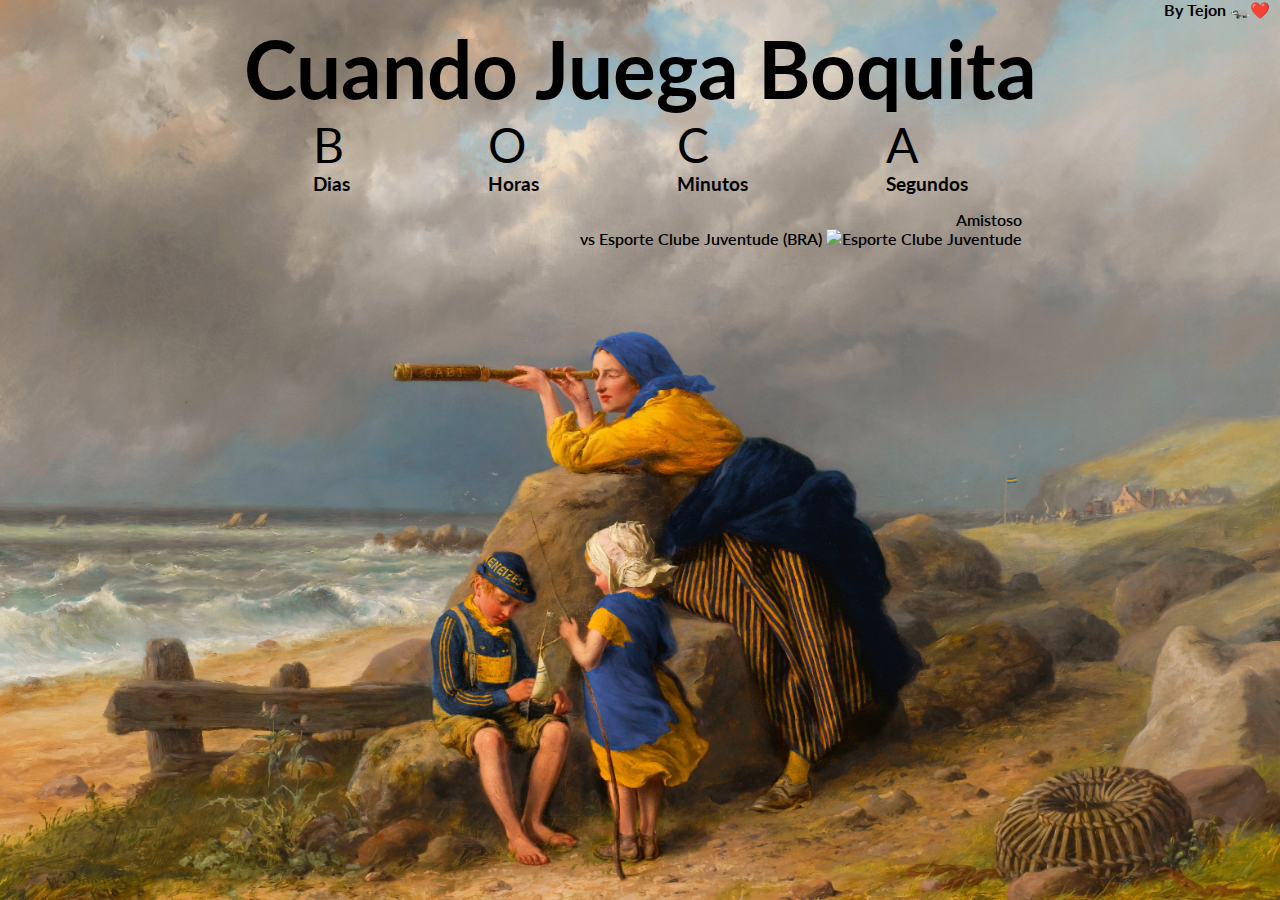
==== index.html @ f6614918 "vs Amistoso 2025 1.2" ====
<!DOCTYPE html>
<html lang="en">
  <head>
    <meta charset="UTF-8" />
    <meta name="viewport" content="width=device-width, initial-scale=1.0" />
    <link rel="icon"  href="icono2.ico" />
    <link rel="apple-touch-icon" sizes="57x57" href="icono2.png" />
    <meta http-equiv="X-UA-Compatible" content="ie=edge" />
    <title>Cuando Juega Boquita</title>
    <link rel="stylesheet" href="style.css" />
  </head>
  <body>
    <div class="mark">
      <a class="mark-p" href="https://twitter.com/TejonusTejonus">By Tejon 🦡❤️</a>
  </div>
    <section class="comming-soon">
      <div>
        <h2>Cuando Juega Boquita</h2>
        <div class="countdown">
          <div class="container-day">
            <div class="day">B</div>
            <h3>Dias</h3>
          </div>
          <div class="container-hour">
            <div class="hour">O</div>
            <h3>Horas</h3>
          </div>
          <div class="cointainer-minute">
            <div class="minute">C</div>
            <h3>Minutos</h3>
          </div>
          <div class="container-seconds">
            <div class="second">A</div>
            <h3>Segundos</h3>
          </div>
        </div>
        <div class="container-rival">
          <span class="tournament">Amistoso
          </span>
          <span class="rival">vs Esporte Clube Juventude (BRA)
            <img src='EC_Juventude.svg' jsaction="" class="logovs"  alt="Esporte Clube Juventude" aria-hidden="false">
          </span>
          
        </div>
      </div>
      
    </section>
    <script src="app.js"></script>
  </body>
</html>
---- style.css ----
@import url('https://fonts.googleapis.com/css2?family=Lato&display=swap');


*{
    margin: 0;
    padding: 0;
    box-sizing: border-box;
}

body{
    font-family: 'Lato', sans-serif;
    background-image: url('./fondoboke.jpeg');
    background-size: cover;
    background-repeat: no-repeat;
}

.mark{
    display: flex;
    justify-content: flex-end;

}
.mark-p{
    font-size: 1rem;
    font-weight: bold;
    margin-right: 10px;
    text-decoration: none;
    color: #000;
}

h2{
    font-size: 5rem;
    font-weight: bold;
}

.comming-soon{
    
    display: flex;
    flex-direction: column;
    align-items: center;

}

.countdown{
    display: flex;
    flex-direction: row;
    justify-content: space-around;
}

.day, .hour, .minute, .second{
    font-size: 3rem;
}

.waiting{
  /*  width: auto;*/
    height: 50vh;
}

.container-rival{
    display:flex;
    flex-direction: column;
    align-items: flex-end;
    margin: 15px;
    font-weight: 600;
}

.logo{
    max-width: 1200px; height: 266px; margin: 0px; width: 266px;
}

/** Responsive **/
@media only screen and (max-width: 600px) {
    body {
        background-image: url('./bokemobile4.jpeg');
        background-size: cover;
        background-repeat: no-repeat;
        background-position: center center;
        min-height: 100vh;
        color: gold;
    }

    .mark{
        display: flex;
        justify-content: flex-end;
    }
    .mark-p{
        color: #ffdd70;
        font-size: 10px;
        margin-top: 10px;
        margin-left: 10px;
        margin-right: 10px;
    }

    h2{
        font-size: 1.5rem;
        font-weight: bold;
    }

    .comming-soon{
        color:#000;
    }

    h3{
        font-size: 14px;
    }

    .day, .hour, .minute, .second{
        font-size: 14px;
        font-weight: bold;
    }

    .container-rival{
        font-size: 12px;
        display: flex;
        flex-direction: column;
        align-items: flex-end;
        margin: 7px;
    }
  }
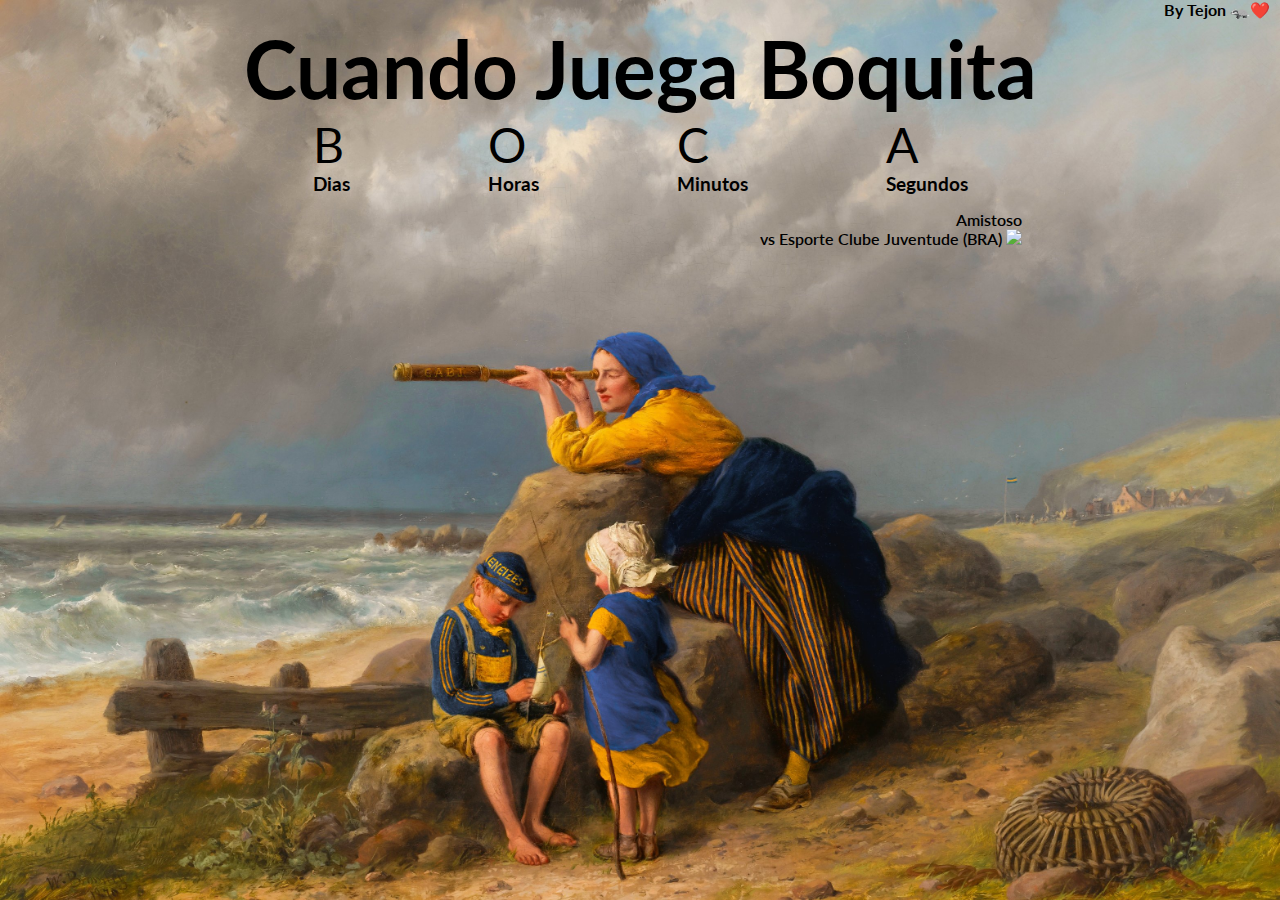
==== commit 778aae64: "vs Amistoso 2025 1.2.1.2" ====
--- a/index.html
+++ b/index.html
@@ -38,7 +38,7 @@
           <span class="tournament">Amistoso
           </span>
           <span class="rival">vs Esporte Clube Juventude (BRA)
-            <img src='EC_Juventude.svg' jsaction="" class="logovs"  alt="Esporte Clube Juventude" aria-hidden="false">
+            <img src='EC_Juventude.svg.png' class="logovs">
           </span>
           
         </div>
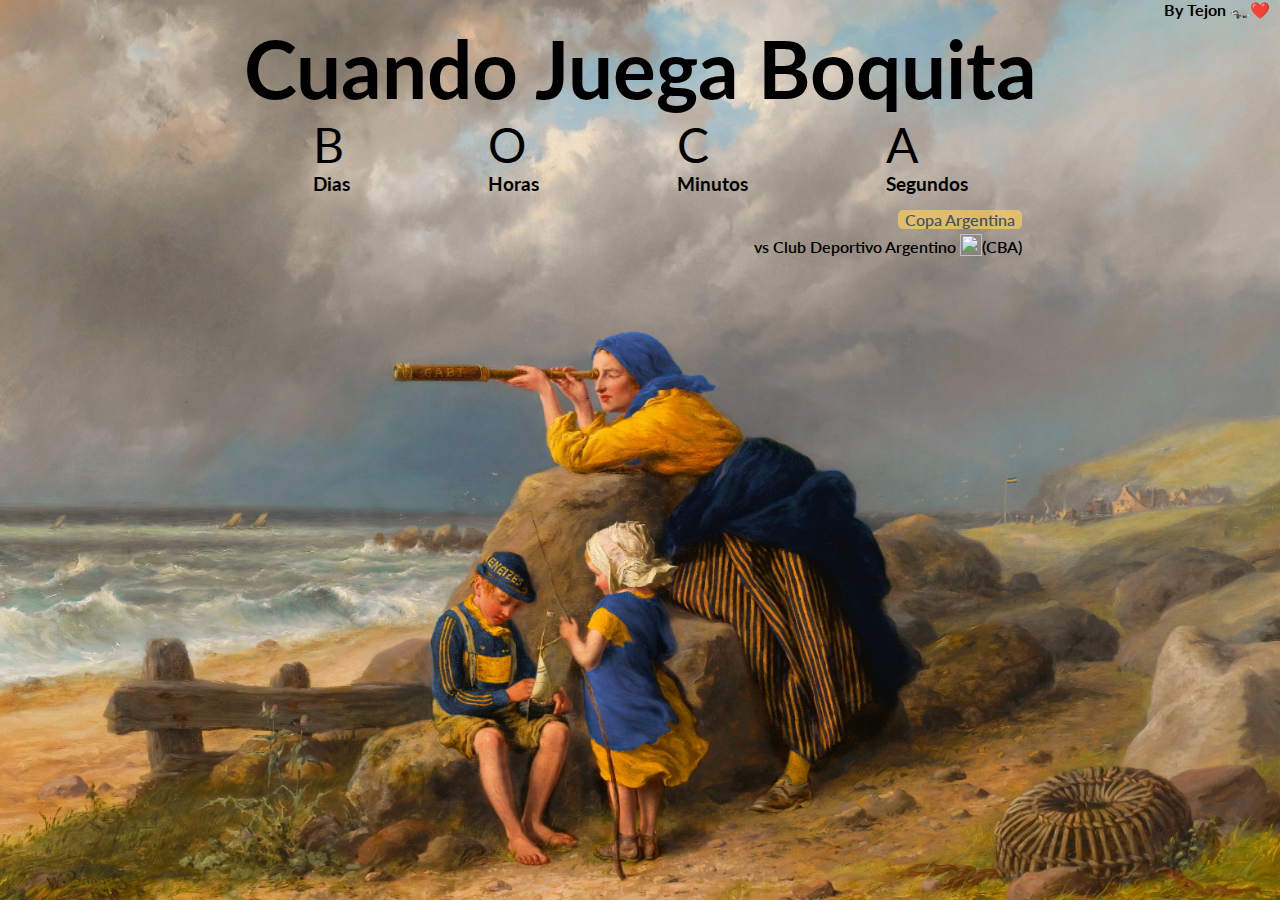
==== commit 434858d6: "vs Copa Argentina v1.1" ====
--- a/index.html
+++ b/index.html
@@ -3,8 +3,8 @@
   <head>
     <meta charset="UTF-8" />
     <meta name="viewport" content="width=device-width, initial-scale=1.0" />
-    <link rel="icon"  href="icono2.ico" />
-    <link rel="apple-touch-icon" sizes="57x57" href="icono2.png" />
+    <link rel="icon"  href="icon.ico" />
+    <link rel="apple-touch-icon" sizes="57x57" href="icon.ico" />
     <meta http-equiv="X-UA-Compatible" content="ie=edge" />
     <title>Cuando Juega Boquita</title>
     <link rel="stylesheet" href="style.css" />
@@ -35,10 +35,10 @@
           </div>
         </div>
         <div class="container-rival">
-          <span class="tournament">Amistoso
+          <span class="tournament">Copa Argentina
           </span>
-          <span class="rival">vs Esporte Clube Juventude (BRA)
-            <img src='EC_Juventude.svg.png' class="logovs">
+          <span class="rival">vs Club Deportivo Argentino
+            <img src='EscudoArgMonteMaiz.png' class="logovs">(CBA)
           </span>
           
         </div>
--- a/style.css
+++ b/style.css
@@ -63,9 +63,24 @@
     font-weight: 600;
 }
 
-.logo{
-    max-width: 1200px; height: 266px; margin: 0px; width: 266px;
+.logovs{
+    width: 22px;
+    height: 22px;
+    margin: 0px; 
+    padding: 0px;
+    vertical-align: bottom;
 }
+
+.tournament{
+    background-color: #fbcb5b;
+    color: #133b5b;
+    padding: 0px 7px;
+    border-radius: 5px;
+    margin-bottom: 5px;
+    opacity: 70%;
+}
+
+
 
 /** Responsive **/
 @media only screen and (max-width: 600px) {
@@ -115,4 +130,12 @@
         align-items: flex-end;
         margin: 7px;
     }
+
+    .logovs{
+        width: 14px;
+        height: 14px;
+        margin: 0px; 
+        padding: 0px;
+        vertical-align: bottom;
+    }
   }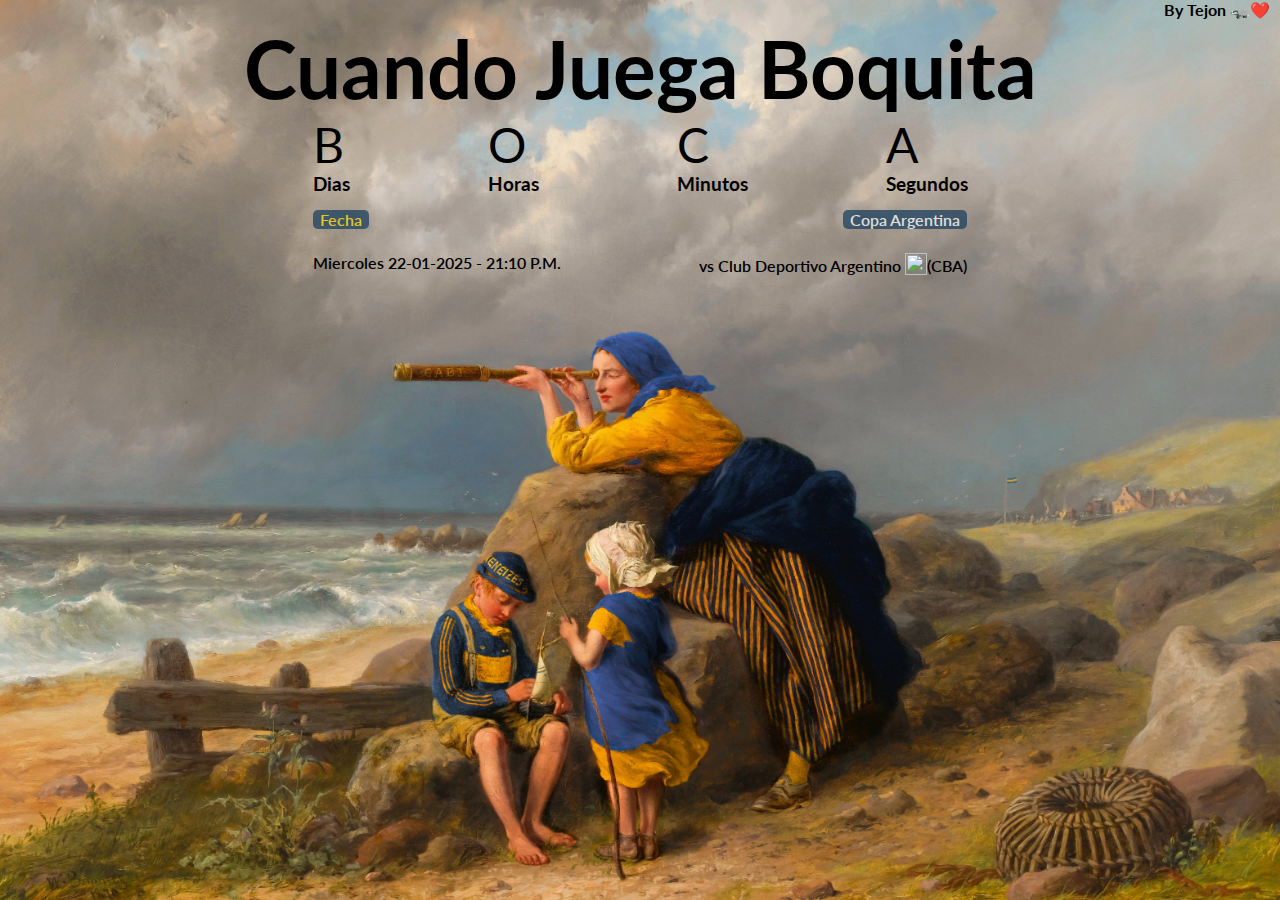
==== commit 7f02281a: "vs Copa Argentina v1." ====
--- a/index.html
+++ b/index.html
@@ -3,16 +3,20 @@
   <head>
     <meta charset="UTF-8" />
     <meta name="viewport" content="width=device-width, initial-scale=1.0" />
-    <link rel="icon"  href="icon.ico" />
-    <link rel="apple-touch-icon" sizes="57x57" href="icon.ico" />
+    <link rel="icon" href="icon.ico" />
+    <link rel="apple-touch-icon" sizes="57x57" href="/Countdown2/images/icon.ico" />
+    <link rel="icon" type="img/png" sizes="16x16" href="/Countdown2/images/icon.ico" />
+    <link rel="icon" type="img/png" sizes="32x32" href="/Countdown2/images/icon.ico" />
     <meta http-equiv="X-UA-Compatible" content="ie=edge" />
     <title>Cuando Juega Boquita</title>
     <link rel="stylesheet" href="style.css" />
   </head>
   <body>
     <div class="mark">
-      <a class="mark-p" href="https://twitter.com/TejonusTejonus">By Tejon 🦡❤️</a>
-  </div>
+      <a class="mark-p" href="https://twitter.com/TejonusTejonus"
+        >By Tejon 🦡❤️</a
+      >
+    </div>
     <section class="comming-soon">
       <div>
         <h2>Cuando Juega Boquita</h2>
@@ -34,16 +38,22 @@
             <h3>Segundos</h3>
           </div>
         </div>
-        <div class="container-rival">
-          <span class="tournament">Copa Argentina
-          </span>
-          <span class="rival">vs Club Deportivo Argentino
-            <img src='EscudoArgMonteMaiz.png' class="logovs">(CBA)
-          </span>
-          
+        <div class="container-data">
+          <div class="container-date">
+            <span class="match-date">Fecha </span>
+          </br>
+            <span class="data-date"> Miercoles 22-01-2025 - 21:10 P.M. </span>
+          </div>
+          <div class="container-rival">
+            <span class="tournament">Copa Argentina </span>
+          </br>
+            <span class="rival"
+              >vs Club Deportivo Argentino
+              <img src="EscudoArgMonteMaiz.png" class="logovs" />(CBA)
+            </span>
+          </div>
         </div>
       </div>
-      
     </section>
     <script src="app.js"></script>
   </body>
--- a/style.css
+++ b/style.css
@@ -55,6 +55,21 @@
     height: 50vh;
 }
 
+.container-data{
+    display:flex;
+    flex-direction: row;
+    justify-content: space-around;
+}
+
+.container-date{
+    display:flex;
+    flex-direction: column;
+    align-items: flex-start;
+    margin: 15px;
+    font-weight: 600;
+}
+
+
 .container-rival{
     display:flex;
     flex-direction: column;
@@ -71,9 +86,20 @@
     vertical-align: bottom;
 }
 
+.match-date{
+    /*background-color: #fbcb5b;*/
+    background-color: #133b5b;
+    color: gold;
+    padding: 0px 7px;
+    border-radius: 5px;
+    margin-bottom: 5px;
+    opacity: 70%;
+}
+
 .tournament{
-    background-color: #fbcb5b;
-    color: #133b5b;
+    /*background-color: #fbcb5b;*/
+    background-color: #133b5b;
+    color: #FAFAFA;
     padding: 0px 7px;
     border-radius: 5px;
     margin-bottom: 5px;
@@ -123,6 +149,14 @@
         font-weight: bold;
     }
 
+    .container-date{
+        font-size: 12px;
+        display: flex;
+        flex-direction: column;
+        align-items: start;
+        margin: 7px;
+    }
+
     .container-rival{
         font-size: 12px;
         display: flex;
@@ -132,10 +166,28 @@
     }
 
     .logovs{
-        width: 14px;
-        height: 14px;
+        width: 18px;
+        height: 18px;
         margin: 0px; 
         padding: 0px;
         vertical-align: bottom;
     }
+  }
+
+  @media only screen and (max-width: 375px) {
+    .comming-soon{
+        margin-right: 15px;
+    }
+    h2{
+        font-size: 1.2rem;
+    }
+
+    .day, .hour, .minute, .second{
+        font-size: 11px;
+    }
+
+    .container-rival{
+        font-size: 10px;
+        margin: 5px;
+    }
   }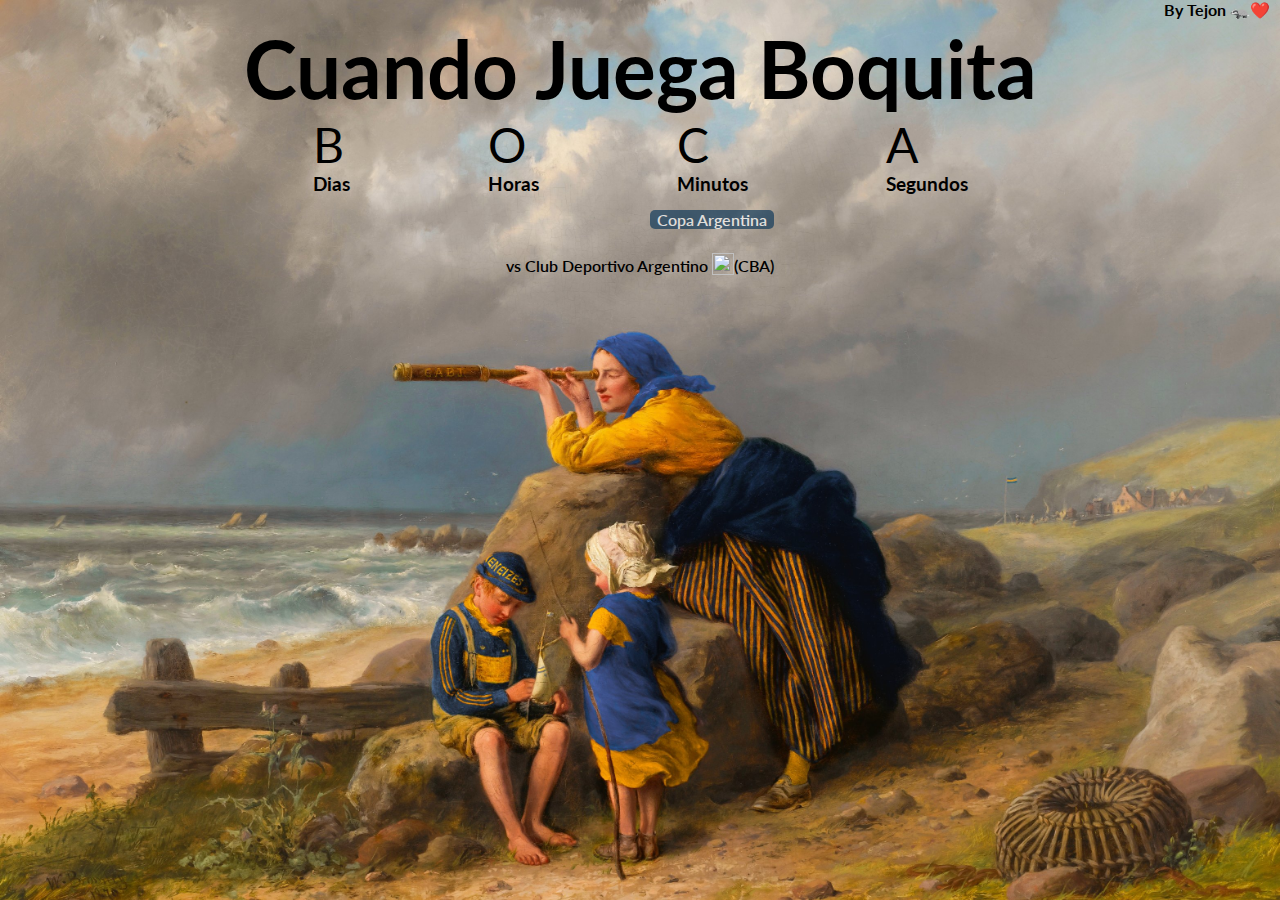
==== commit ff3a4afe: "vs Copa Argentina v1.5.7" ====
--- a/index.html
+++ b/index.html
@@ -39,11 +39,11 @@
           </div>
         </div>
         <div class="container-data">
-          <div class="container-date">
+       <!-- <div class="container-date">
             <span class="match-date">Fecha </span>
           </br>
             <span class="data-date"> Miercoles 22-01-2025 - 21:10 P.M. </span>
-          </div>
+          </div> -->
           <div class="container-rival">
             <span class="tournament">Copa Argentina </span>
           </br>
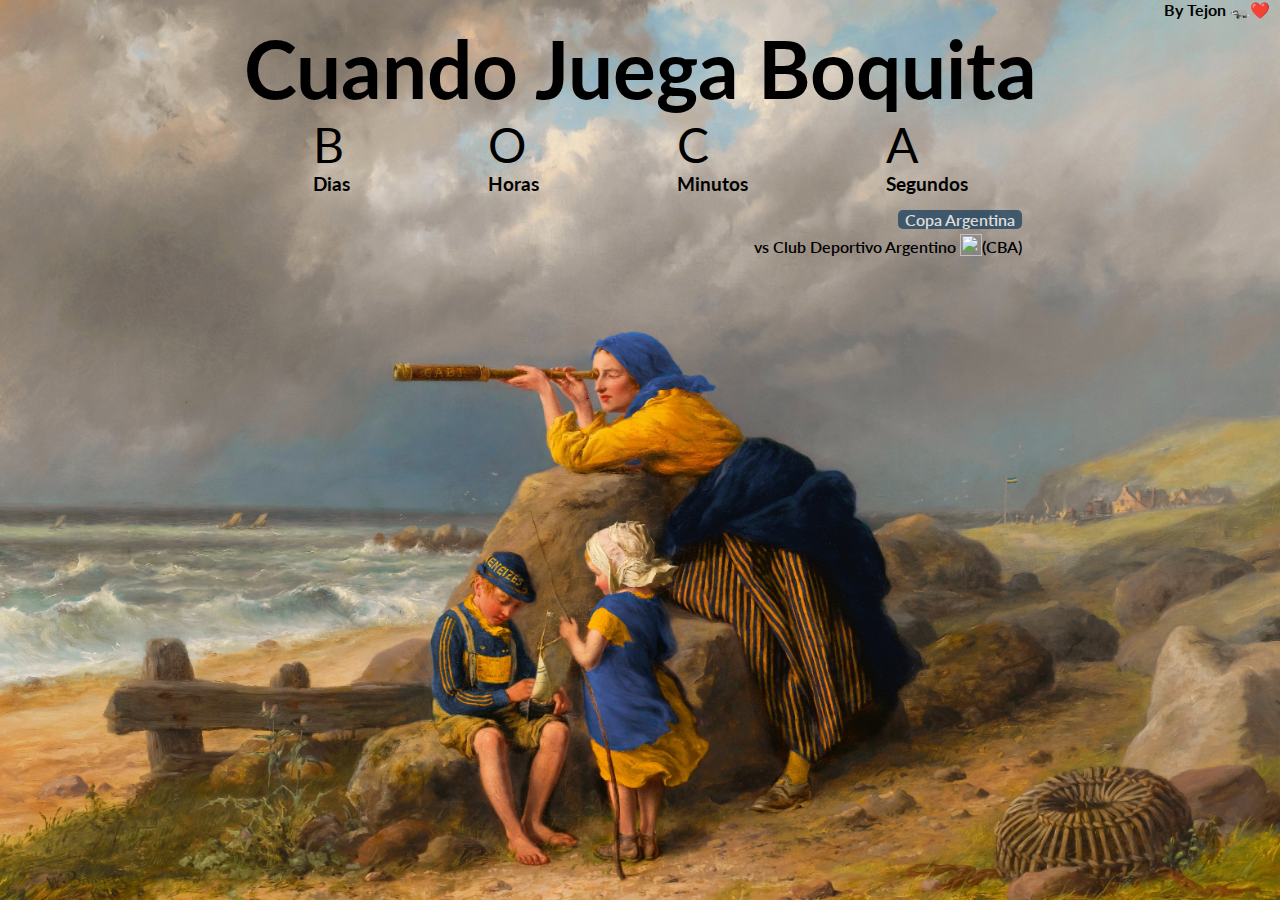
==== commit 623b03e8: "vs Copa Argentina v1.28" ====
--- a/index.html
+++ b/index.html
@@ -39,14 +39,8 @@
           </div>
         </div>
         <div class="container-data">
-       <!-- <div class="container-date">
-            <span class="match-date">Fecha </span>
-          </br>
-            <span class="data-date"> Miercoles 22-01-2025 - 21:10 P.M. </span>
-          </div> -->
           <div class="container-rival">
             <span class="tournament">Copa Argentina </span>
-          </br>
             <span class="rival"
               >vs Club Deportivo Argentino
               <img src="EscudoArgMonteMaiz.png" class="logovs" />(CBA)
--- a/style.css
+++ b/style.css
@@ -55,19 +55,19 @@
     height: 50vh;
 }
 
-.container-data{
+/*.container-data{
     display:flex;
     flex-direction: row;
     justify-content: space-around;
 }
-
+/*
 .container-date{
     display:flex;
     flex-direction: column;
     align-items: flex-start;
     margin: 15px;
     font-weight: 600;
-}
+}*/
 
 
 .container-rival{
@@ -149,13 +149,7 @@
         font-weight: bold;
     }
 
-    .container-date{
-        font-size: 12px;
-        display: flex;
-        flex-direction: column;
-        align-items: start;
-        margin: 7px;
-    }
+
 
     .container-rival{
         font-size: 12px;
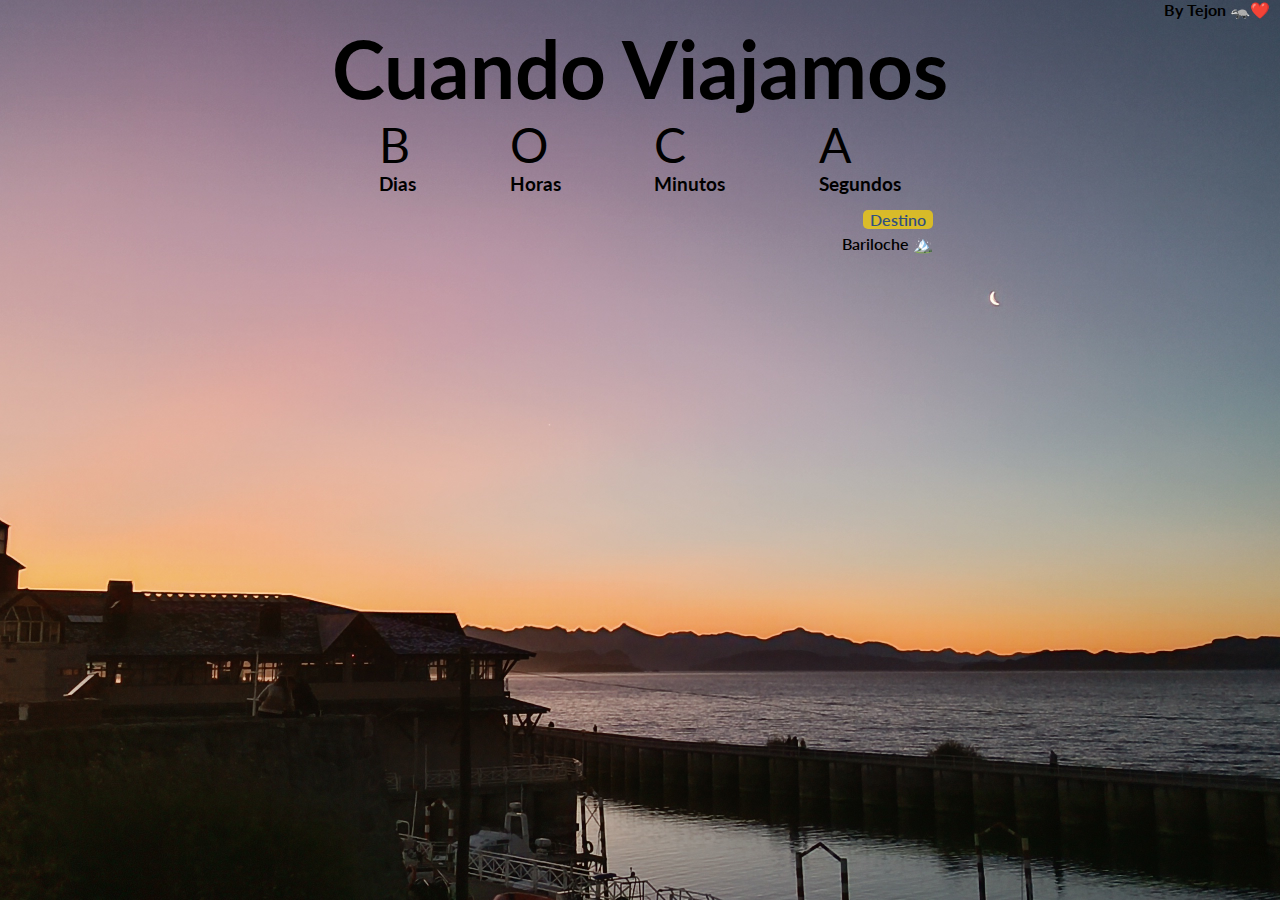
==== commit cf151ee3: "first commiteddd" ====
--- a/index.html
+++ b/index.html
@@ -1,54 +1,70 @@
 <!DOCTYPE html>
 <html lang="en">
-  <head>
-    <meta charset="UTF-8" />
-    <meta name="viewport" content="width=device-width, initial-scale=1.0" />
-    <link rel="icon" href="icon.ico" />
-    <link rel="apple-touch-icon" sizes="57x57" href="/Countdown2/images/icon.ico" />
+
+<head>
+  <meta charset="UTF-8" />
+  <meta name="viewport" content="width=device-width, initial-scale=1.0" />
+  <link rel="icon" href="icon.ico" />
+  <!-- <link rel="apple-touch-icon" sizes="57x57" href="/Countdown2/images/icon.ico" />
     <link rel="icon" type="img/png" sizes="16x16" href="/Countdown2/images/icon.ico" />
-    <link rel="icon" type="img/png" sizes="32x32" href="/Countdown2/images/icon.ico" />
-    <meta http-equiv="X-UA-Compatible" content="ie=edge" />
-    <title>Cuando Juega Boquita</title>
-    <link rel="stylesheet" href="style.css" />
-  </head>
-  <body>
-    <div class="mark">
-      <a class="mark-p" href="https://twitter.com/TejonusTejonus"
-        >By Tejon 🦡❤️</a
-      >
-    </div>
-    <section class="comming-soon">
-      <div>
-        <h2>Cuando Juega Boquita</h2>
-        <div class="countdown">
-          <div class="container-day">
-            <div class="day">B</div>
-            <h3>Dias</h3>
-          </div>
-          <div class="container-hour">
-            <div class="hour">O</div>
-            <h3>Horas</h3>
-          </div>
-          <div class="cointainer-minute">
-            <div class="minute">C</div>
-            <h3>Minutos</h3>
-          </div>
-          <div class="container-seconds">
-            <div class="second">A</div>
-            <h3>Segundos</h3>
-          </div>
+    <link rel="icon" type="img/png" sizes="32x32" href="/Countdown2/images/icon.ico" />-->
+  <!-- Favicon for Browsers -->
+  <link rel="icon" href="/Countdown2/images/favicon.ico" sizes="any" type="image/x-icon" />
+
+  <!-- Apple Touch Icon for iOS Devices -->
+  <link rel="apple-touch-icon" sizes="57x57" href="/Countdown2/images/apple-icon-57x57.png" />
+  <link rel="apple-touch-icon" sizes="72x72" href="/Countdown2/images/apple-icon-72x72.png" />
+  <link rel="apple-touch-icon" sizes="114x114" href="/Countdown2/images/apple-icon-114x114.png" />
+  <link rel="apple-touch-icon" sizes="120x120" href="/Countdown2/images/apple-icon-120x120.png" />
+  <link rel="apple-touch-icon" sizes="152x152" href="/Countdown2/images/apple-icon-152x152.png" />
+  <link rel="apple-touch-icon" sizes="180x180" href="/Countdown2/images/apple-icon-180x180.png" />
+
+  <!-- PNG Icons for Browsers -->
+  <link rel="icon" type="image/png" sizes="16x16" href="./images/icon_16x16.png" />
+  <link rel="icon" type="image/png" sizes="32x32" href="./images/icon_32x32.png" />
+  <link rel="icon" type="image/png" sizes="96x96" href="./images/icon_96x96.png" />
+  <link rel="icon" type="image/png" sizes="192x192" href="./images/icon_192x192.png" />
+
+  <meta http-equiv="X-UA-Compatible" content="ie=edge" />
+  <title>Cuando Juega Boquita</title>
+  <link rel="stylesheet" href="style.css" />
+</head>
+
+<body>
+  <div class="mark">
+    <a class="mark-p" href="https://twitter.com/TejonusTejonus">By Tejon 🦡❤️</a>
+  </div>
+  <section class="comming-soon">
+    <div>
+      <h2>Cuando Viajamos</h2>
+      <div class="countdown">
+        <div class="container-day">
+          <div class="day">B</div>
+          <h3>Dias</h3>
         </div>
-        <div class="container-data">
-          <div class="container-rival">
-            <span class="tournament">Copa Argentina </span>
-            <span class="rival"
-              >vs Club Deportivo Argentino
-              <img src="EscudoArgMonteMaiz.png" class="logovs" />(CBA)
-            </span>
-          </div>
+        <div class="container-hour">
+          <div class="hour">O</div>
+          <h3>Horas</h3>
+        </div>
+        <div class="cointainer-minute">
+          <div class="minute">C</div>
+          <h3>Minutos</h3>
+        </div>
+        <div class="container-seconds">
+          <div class="second">A</div>
+          <h3>Segundos</h3>
         </div>
       </div>
-    </section>
-    <script src="app.js"></script>
-  </body>
-</html>
+      <div class="container-data">
+        <div class="container-rival">
+          <span class="tournament">Destino </span>
+          <span class="rival">Bariloche 🏔️
+          </span>
+        </div>
+      </div>
+    </div>
+  </section>
+  <script src="app.js"></script>
+</body>
+
+</html>--- a/style.css
+++ b/style.css
@@ -7,11 +7,17 @@
     box-sizing: border-box;
 }
 
-body{
+body {
     font-family: 'Lato', sans-serif;
-    background-image: url('./fondoboke.jpeg');
+    background-image: url('./images/horizonte.jpg');
     background-size: cover;
     background-repeat: no-repeat;
+    background-position: center;
+    width: 100vw;
+    height: 100vh;
+    margin: 0;
+    padding: 0;
+    overflow: hidden; /* Evita scroll si no querés que se mueva */
 }
 
 .mark{
@@ -87,7 +93,7 @@
 }
 
 .match-date{
-    /*background-color: #fbcb5b;*/
+    /*background-color: #fbcb5b; Amistoso*/
     background-color: #133b5b;
     color: gold;
     padding: 0px 7px;
@@ -98,8 +104,8 @@
 
 .tournament{
     /*background-color: #fbcb5b;*/
-    background-color: #133b5b;
-    color: #FAFAFA;
+    background-color:/* #133b5b;*/ gold;
+    color: #103f79;
     padding: 0px 7px;
     border-radius: 5px;
     margin-bottom: 5px;
@@ -111,7 +117,7 @@
 /** Responsive **/
 @media only screen and (max-width: 600px) {
     body {
-        background-image: url('./bokemobile4.jpeg');
+        background-image: url('./images/amort1.jpeg');
         background-size: cover;
         background-repeat: no-repeat;
         background-position: center center;
@@ -137,7 +143,7 @@
     }
 
     .comming-soon{
-        color:#000;
+        color:#fff;
     }
 
     h3{
